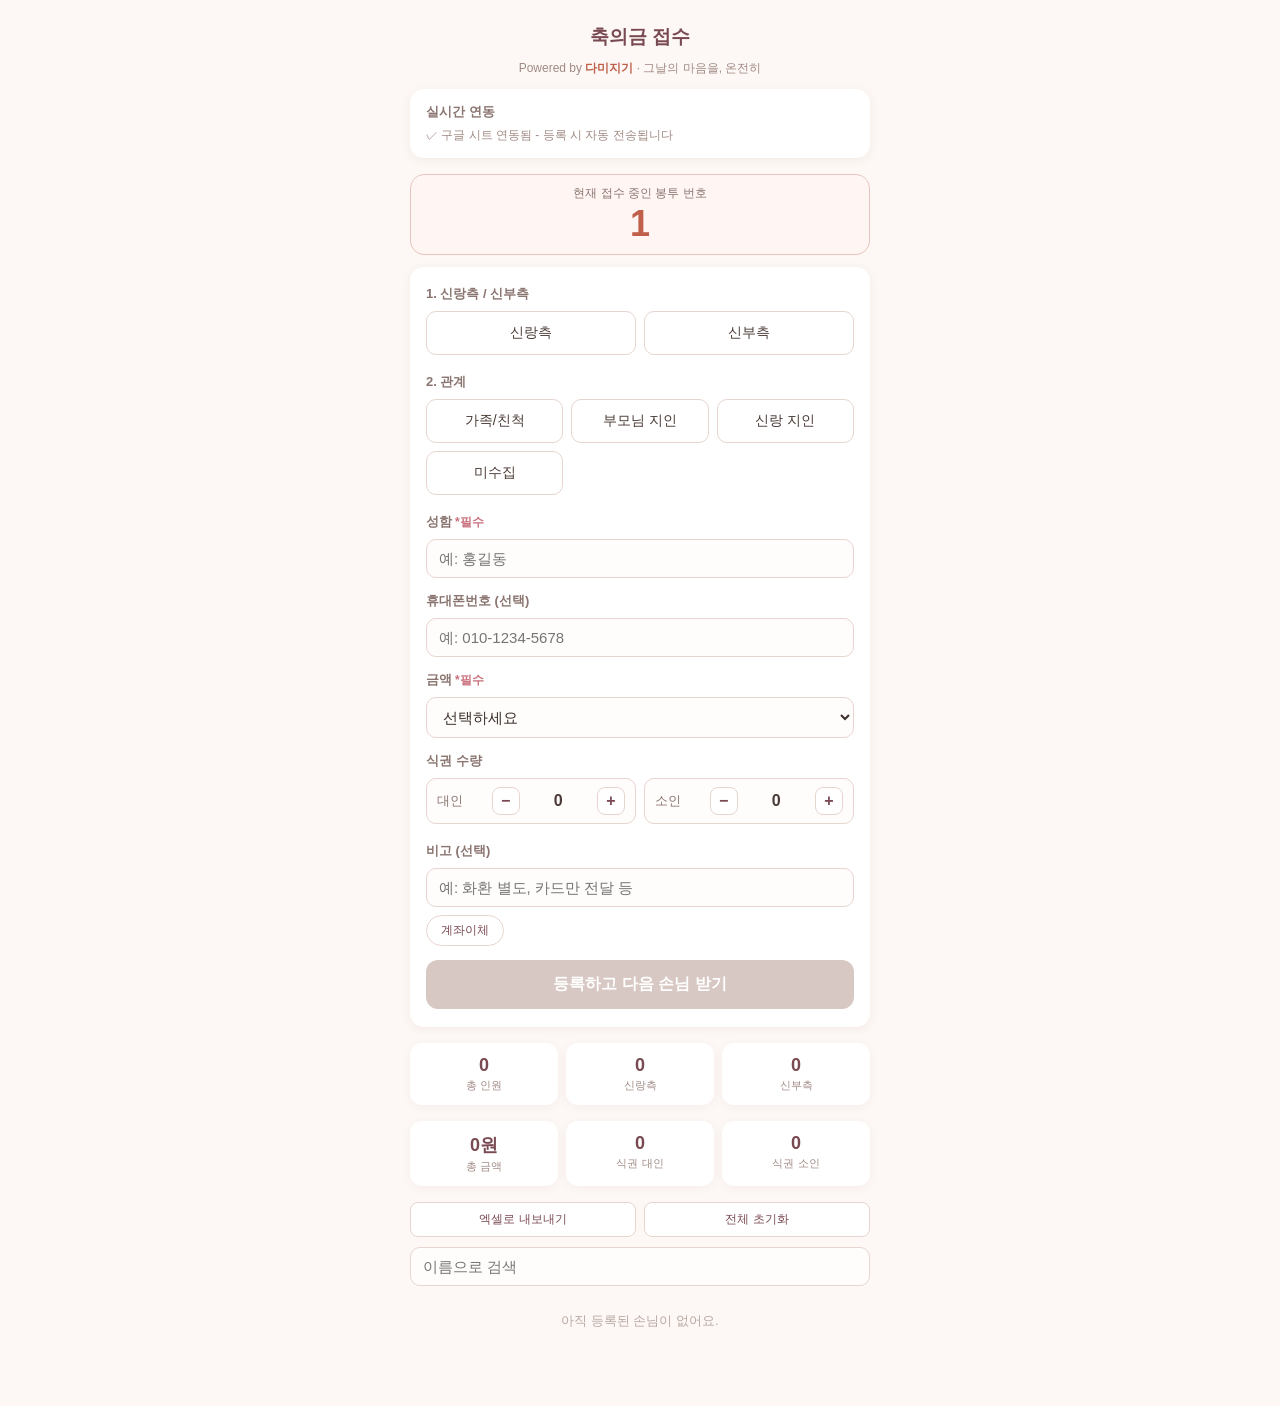
==== gift/index.html @ c8d07594 "fix-update" ====
<!DOCTYPE html>
<html lang="ko">
<head>
<meta charset="UTF-8">
<meta name="viewport" content="width=device-width, initial-scale=1.0">
<meta name="robots" content="noindex, nofollow">
<title>축의금 접수</title>
<style>
  * { box-sizing: border-box; }
  body {
    margin: 0;
    font-family: -apple-system, BlinkMacSystemFont, "Apple SD Gothic Neo", "Malgun Gothic", sans-serif;
    background: #fdf8f5;
    color: #3a2f2a;
    padding: 20px 14px 60px;
  }
  .wrap { max-width: 460px; margin: 0 auto; }
  h1 {
    font-size: 19px;
    font-weight: 600;
    text-align: center;
    margin: 4px 0 16px;
    color: #7a4a52;
  }
  .card {
    background: #fff;
    border-radius: 14px;
    padding: 18px 16px;
    box-shadow: 0 2px 10px rgba(122,74,82,0.08);
    margin-bottom: 16px;
  }
  .label {
    font-size: 13px;
    color: #8a7570;
    margin: 0 0 8px;
    font-weight: 600;
  }
  .row {
    display: grid;
    gap: 8px;
    margin-bottom: 18px;
  }
  .row-2 { grid-template-columns: 1fr 1fr; }
  .row-3 { grid-template-columns: repeat(3, 1fr); }
  button.opt {
    padding: 12px 6px;
    font-size: 14px;
    border-radius: 10px;
    border: 1.5px solid #e7d5cf;
    background: #fff;
    color: #4a3a35;
    cursor: pointer;
    transition: all 0.15s;
  }
  button.opt:active { transform: scale(0.97); }
  button.opt.selected {
    background: #c9707e;
    border-color: #c9707e;
    color: #fff;
    font-weight: 600;
  }
  input[type=text], input[type=number], input[type=tel], select {
    width: 100%;
    padding: 10px 12px;
    font-size: 15px;
    border-radius: 10px;
    border: 1.5px solid #e7d5cf;
    background: #fffdfc;
    color: #3a2f2a;
  }
  input:focus, select:focus { outline: none; border-color: #c9707e; }
  .req { color: #c9707e; font-weight: 700; font-size: 12px; margin-left: 3px; }
  .chip {
    display: inline-block;
    margin-top: 8px;
    padding: 6px 14px;
    font-size: 12px;
    border-radius: 999px;
    border: 1.5px solid #e7d5cf;
    background: #fff;
    color: #7a4a52;
    cursor: pointer;
  }
  .chip.active {
    background: #c9707e;
    border-color: #c9707e;
    color: #fff;
    font-weight: 600;
  }
  .addbtn {
    width: 100%;
    padding: 14px;
    font-size: 16px;
    font-weight: 600;
    border: none;
    border-radius: 12px;
    background: #7a4a52;
    color: #fff;
    cursor: pointer;
  }
  .addbtn:disabled {
    background: #d8c8c3;
    cursor: not-allowed;
  }
  .addbtn:active:not(:disabled) { transform: scale(0.98); }
  .summary {
    display: grid;
    grid-template-columns: repeat(3, 1fr);
    gap: 8px;
    margin-bottom: 16px;
  }
  .stat {
    background: #fff;
    border-radius: 12px;
    padding: 12px 8px;
    text-align: center;
    box-shadow: 0 2px 10px rgba(122,74,82,0.06);
  }
  .stat .n { font-size: 18px; font-weight: 700; color: #7a4a52; }
  .stat .l { font-size: 11px; color: #a08a84; margin-top: 2px; }
  .log { list-style: none; margin: 0; padding: 0; }
  .log li {
    display: flex;
    align-items: center;
    justify-content: space-between;
    background: #fff;
    border-radius: 10px;
    padding: 10px 12px;
    margin-bottom: 6px;
    font-size: 13px;
    box-shadow: 0 1px 4px rgba(122,74,82,0.06);
  }
  .log .info { line-height: 1.5; }
  .log .tag {
    display: inline-block;
    font-size: 11px;
    background: #f7e8e2;
    color: #a05a67;
    padding: 2px 7px;
    border-radius: 6px;
    margin-right: 4px;
  }
  .log .del {
    border: none;
    background: none;
    color: #b98c8c;
    font-size: 16px;
    cursor: pointer;
    padding: 4px 6px;
  }
  .log .edit {
    border: 1px solid #e7d5cf;
    background: #fff;
    color: #7a4a52;
    font-size: 11px;
    border-radius: 6px;
    padding: 4px 8px;
    cursor: pointer;
    white-space: nowrap;
  }
  .sidelock {
    display: flex;
    align-items: center;
    justify-content: space-between;
    font-size: 13px;
    color: #8a7570;
    margin-bottom: 18px;
  }
  .sidelock strong { color: #7a4a52; }
  .sidelock button {
    border: none;
    background: none;
    color: #c9707e;
    font-size: 12px;
    text-decoration: underline;
    cursor: pointer;
  }
  .counter {
    display: flex;
    align-items: center;
    justify-content: space-between;
    border: 1.5px solid #e7d5cf;
    border-radius: 10px;
    padding: 8px 10px;
    background: #fffdfc;
  }
  .counter-l { font-size: 13px; color: #8a7570; }
  .counter-n { font-size: 16px; font-weight: 700; color: #4a3a35; min-width: 20px; text-align: center; }
  .ctbtn {
    width: 28px;
    height: 28px;
    border-radius: 8px;
    border: 1.5px solid #e7d5cf;
    background: #fff;
    color: #7a4a52;
    font-size: 16px;
    font-weight: 700;
    line-height: 1;
    cursor: pointer;
  }
  .ctbtn:active { transform: scale(0.94); }
  .empty { text-align: center; color: #b8a8a2; font-size: 13px; padding: 16px 0; }
  .toolbar { display: flex; gap: 8px; margin-bottom: 10px; }
  .toolbar button {
    flex: 1;
    padding: 8px;
    font-size: 12px;
    border-radius: 8px;
    border: 1px solid #e7d5cf;
    background: #fff;
    color: #7a4a52;
    cursor: pointer;
  }
</style>
</head>
<body>
<div class="wrap">
  <h1>축의금 접수</h1>
  <p style="text-align:center;font-size:12px;color:#a08a84;margin:-6px 0 12px">Powered by <strong style="color:#c0604a">다미지기</strong> · 그날의 마음을, 온전히</p>

  <div class="card" style="padding:14px 16px;">
    <p class="label" style="margin-bottom:6px;">실시간 연동</p>
    <div id="syncStatus" style="font-size:12px;color:#a08a84;"></div>
  </div>

  <div style="text-align:center;background:#fff5f3;border:1.5px solid #e7c5be;border-radius:14px;padding:10px 0;margin-bottom:12px">
    <div style="font-size:12px;color:#8a7570;margin-bottom:2px">현재 접수 중인 봉투 번호</div>
    <div id="nextSeqNum" style="font-size:36px;font-weight:700;color:#c0604a;line-height:1.1">1</div>
  </div>

  <div class="card">
    <p class="label">1. 신랑측 / 신부측</p>
    <div class="row row-2" id="sideGroup">
      <button class="opt" data-v="신랑측">신랑측</button>
      <button class="opt" data-v="신부측">신부측</button>
    </div>
    <div class="sidelock" id="sideLockedBar" style="display:none;">
      <span>이 접수처: <strong id="sideLockedLabel"></strong></span>
      <button id="sideChangeBtn">변경</button>
    </div>

    <p class="label">2. 관계</p>
    <div class="row row-3" id="relGroup">
      <button class="opt" data-v="가족/친척">가족/친척</button>
      <button class="opt" data-v="부모님 지인">부모님 지인</button>
      <button class="opt" data-v="__dynamic__" id="relDynamicBtn">신랑/신부 지인</button>
      <button class="opt" data-v="미수집">미수집</button>
    </div>

    <p class="label">성함<span class="req">*필수</span></p>
    <div style="margin-bottom:14px;">
      <input type="text" id="nameInput" placeholder="예: 홍길동">
    </div>

    <p class="label">휴대폰번호 (선택)</p>
    <div style="margin-bottom:14px;">
      <input type="tel" id="phoneInput" placeholder="예: 010-1234-5678">
    </div>

    <p class="label">금액<span class="req">*필수</span></p>
    <div style="margin-bottom:14px;">
      <select id="amountSelect">
        <option value="">선택하세요</option>
        <option value="0">0원</option>
        <option value="50000">5만원</option>
        <option value="100000">10만원</option>
        <option value="150000">15만원</option>
        <option value="200000">20만원</option>
        <option value="250000">25만원</option>
        <option value="300000">30만원</option>
        <option value="custom">직접 입력</option>
      </select>
      <input type="text" inputmode="numeric" id="amountCustom" placeholder="예: 70,000" style="display:none;margin-top:8px;">
    </div>

    <p class="label">식권 수량</p>
    <div class="row row-2" style="margin-bottom:18px;">
      <div class="counter">
        <span class="counter-l">대인</span>
        <button class="ctbtn" data-target="adult" data-dir="-1">−</button>
        <span class="counter-n" id="adultCount">0</span>
        <button class="ctbtn" data-target="adult" data-dir="1">+</button>
      </div>
      <div class="counter">
        <span class="counter-l">소인</span>
        <button class="ctbtn" data-target="child" data-dir="-1">−</button>
        <span class="counter-n" id="childCount">0</span>
        <button class="ctbtn" data-target="child" data-dir="1">+</button>
      </div>
    </div>

    <p class="label">비고 (선택)</p>
    <div style="margin-bottom:14px;">
      <input type="text" id="noteInput" placeholder="예: 화환 별도, 카드만 전달 등">
      <button type="button" id="noteTransferBtn" class="chip">계좌이체</button>
    </div>

    <button class="addbtn" id="addBtn" disabled>등록하고 다음 손님 받기</button>
    <button id="cancelEditBtn" style="display:none;width:100%;margin-top:8px;padding:10px;background:#fff;border:1.5px solid #e7d5cf;border-radius:12px;color:#8a7570;cursor:pointer;">취소</button>
  </div>

  <div class="summary">
    <div class="stat"><div class="n" id="totalCount">0</div><div class="l">총 인원</div></div>
    <div class="stat"><div class="n" id="groomCount">0</div><div class="l">신랑측</div></div>
    <div class="stat"><div class="n" id="brideCount">0</div><div class="l">신부측</div></div>
  </div>
  <div class="summary">
    <div class="stat"><div class="n" id="totalAmount">0원</div><div class="l">총 금액</div></div>
    <div class="stat"><div class="n" id="totalAdult">0</div><div class="l">식권 대인</div></div>
    <div class="stat"><div class="n" id="totalChild">0</div><div class="l">식권 소인</div></div>
  </div>

  <div class="toolbar">
    <button id="exportBtn">엑셀로 내보내기</button>
    <button id="clearBtn">전체 초기화</button>
  </div>

  <input type="text" id="searchInput" placeholder="이름으로 검색" style="margin-bottom:10px;">
  <ul class="log" id="logList"></ul>
</div>

<script>
let side = null, rel = null;
let adult = 0, child = 0;
let editingIndex = null;
const STORAGE_KEY = 'gift_envelope_log_v2';
const FIXED_SIDE_KEY = 'gift_fixed_side';
const SEQ_KEY = 'gift_seq_counter';
const SHEET_URL = 'https://script.google.com/macros/s/AKfycbxqMsGP5Pb5uEmCnEd32nYHChWeuv9TLe4ycoIJVWRdwAQRbTlmyn6zI4oJ2ItCUlvs/exec';
let entries = JSON.parse(localStorage.getItem(STORAGE_KEY) || '[]');
const sheetUrl = SHEET_URL;
let fixedSide = localStorage.getItem(FIXED_SIDE_KEY) || null;
let seqCounter = parseInt(localStorage.getItem(SEQ_KEY) || '0', 10);
if (fixedSide) side = fixedSide;

function nextSeq(){
  seqCounter += 1;
  localStorage.setItem(SEQ_KEY, String(seqCounter));
  return seqCounter;
}

function updateSideUI(){
  const group = document.getElementById('sideGroup');
  const bar = document.getElementById('sideLockedBar');
  if (fixedSide){
    group.style.display = 'none';
    bar.style.display = 'flex';
    document.getElementById('sideLockedLabel').textContent = fixedSide;
  } else {
    group.style.display = 'grid';
    bar.style.display = 'none';
  }
}

function updateSyncStatus(){
  document.getElementById('syncStatus').textContent = sheetUrl
    ? '✓ 구글 시트 연동됨 - 등록 시 자동 전송됩니다'
    : '연동 안 함 - 이 기기에만 저장됩니다';
}

function syncToSheet(entry){
  if (!sheetUrl) return;
  fetch(sheetUrl, {
    method: 'POST',
    mode: 'no-cors',
    headers: { 'Content-Type': 'text/plain;charset=utf-8' },
    body: JSON.stringify({ ...entry, type: 'gift' })
  }).catch(()=>{});
}

updateSyncStatus();

function fmt(n){ return (n || 0).toLocaleString('ko-KR') + '원'; }

function dynamicRelLabel(){
  return side === '신부측' ? '신부 지인' : '신랑 지인';
}

function getAmount(){
  const sel = document.getElementById('amountSelect').value;
  if (sel === '') return null;
  if (sel === 'custom'){
    const raw = document.getElementById('amountCustom').value.replace(/,/g, '');
    if (raw === '') return null;
    const n = parseInt(raw, 10);
    return Number.isFinite(n) && n >= 0 ? n : null;
  }
  const n = parseInt(sel, 10);
  return Number.isFinite(n) && n >= 0 ? n : null;
}

function formatAmountCustom(){
  const input = document.getElementById('amountCustom');
  const digits = input.value.replace(/[^0-9]/g, '');
  input.value = digits === '' ? '' : Number(digits).toLocaleString('ko-KR');
}

function formatPhoneInput(){
  const input = document.getElementById('phoneInput');
  const digits = input.value.replace(/[^0-9]/g, '').slice(0, 11);
  let formatted = digits;
  if (digits.length > 7){
    formatted = digits.slice(0,3) + '-' + digits.slice(3,7) + '-' + digits.slice(7);
  } else if (digits.length > 3){
    formatted = digits.slice(0,3) + '-' + digits.slice(3);
  }
  input.value = formatted;
}

function syncTransferChip(){
  const val = document.getElementById('noteInput').value;
  document.getElementById('noteTransferBtn').classList.toggle('active', val.includes('계좌이체'));
}

document.getElementById('noteTransferBtn').onclick = () => {
  const input = document.getElementById('noteInput');
  if (input.value.includes('계좌이체')){
    input.value = input.value.replace(/,?\s*계좌이체/, '').trim();
  } else {
    input.value = input.value.trim() ? input.value.trim() + ', 계좌이체' : '계좌이체';
  }
  syncTransferChip();
};

function renderForm(){
  document.querySelectorAll('#sideGroup .opt').forEach(b=>{
    b.classList.toggle('selected', b.dataset.v === side);
  });
  document.getElementById('relDynamicBtn').textContent = dynamicRelLabel();
  document.querySelectorAll('#relGroup .opt').forEach(b=>{
    const val = b.id === 'relDynamicBtn' ? dynamicRelLabel() : b.dataset.v;
    b.classList.toggle('selected', val === rel);
  });
  document.getElementById('adultCount').textContent = adult;
  document.getElementById('childCount').textContent = child;
  const name = document.getElementById('nameInput').value.trim();
  const amount = getAmount();
  const ready = side && rel && name !== '' && amount !== null;

  document.getElementById('addBtn').disabled = !ready;
  syncTransferChip();
}

function renderLog(){
  const list = document.getElementById('logList');
  const q = document.getElementById('searchInput').value.trim().toLowerCase();
  const indexed = entries
    .map((e, i) => ({ e, i }))
    .filter(({ e }) => !q || (e.name || '').toLowerCase().includes(q));
  list.innerHTML = '';
  if (indexed.length === 0){
    list.innerHTML = `<div class="empty">${entries.length === 0 ? '아직 등록된 손님이 없어요.' : '검색 결과가 없어요.'}</div>`;
  } else {
    indexed.slice().reverse().forEach(({ e, i }) => {
      const li = document.createElement('li');
      const meal = (e.adult || e.child) ? `· 대인${e.adult||0} 소인${e.child||0}` : '';
      const note = e.note ? `· ${e.note}` : '';
      const phone = e.phone ? `· ${e.phone}` : '';
      const seq = e.seq || (i + 1);
      li.innerHTML = `<div class="info">
          <span class="tag">#${seq}</span><span class="tag">${e.side}</span><span class="tag">${e.rel}</span>
          ${e.name ? e.name : ''} · ${fmt(e.amount)} ${meal} ${phone} ${note}
        </div>
        <div style="display:flex;gap:4px;flex-shrink:0;">
          <button class="edit" data-idx="${i}">수정</button>
          <button class="del" data-idx="${i}">✕</button>
        </div>`;
      list.appendChild(li);
    });
  }
  document.querySelectorAll('.del').forEach(btn=>{
    btn.onclick = () => {
      const idx = parseInt(btn.dataset.idx, 10);
      const removed = entries[idx];
      if (editingIndex === idx) cancelEdit();
      else if (editingIndex !== null && idx < editingIndex) editingIndex--;
      entries.splice(idx, 1);
      if (removed && removed.seq){
        entries.forEach(en => { if (en.seq && en.seq > removed.seq) en.seq -= 1; });
        seqCounter = Math.max(0, seqCounter - 1);
        localStorage.setItem(SEQ_KEY, String(seqCounter));
      }
      save();
      if (removed) syncToSheet({ seq: removed.seq, side: removed.side, action: 'delete' });
      renderLog();
      renderSummary();
    };
  });
  document.querySelectorAll('.edit').forEach(btn=>{
    btn.onclick = () => startEdit(parseInt(btn.dataset.idx, 10));
  });
}

function startEdit(idx){
  const e = entries[idx];
  if (!e) return;
  editingIndex = idx;
  side = e.side;
  rel = e.rel;
  adult = e.adult || 0;
  child = e.child || 0;
  document.getElementById('nameInput').value = e.name || '';
  document.getElementById('phoneInput').value = e.phone || '';
  document.getElementById('noteInput').value = e.note || '';
  const presetValues = ['0','50000','100000','150000','200000','250000','300000'];
  const amtStr = String(e.amount != null ? e.amount : '');
  const amountSelect = document.getElementById('amountSelect');
  const amountCustom = document.getElementById('amountCustom');
  if (presetValues.includes(amtStr)){
    amountSelect.value = amtStr;
    amountCustom.style.display = 'none';
    amountCustom.value = '';
  } else {
    amountSelect.value = 'custom';
    amountCustom.style.display = 'block';
    amountCustom.value = (e.amount || 0).toLocaleString('ko-KR');
  }
  document.getElementById('addBtn').textContent = '수정 완료';
  document.getElementById('cancelEditBtn').style.display = 'block';
  renderForm();
  window.scrollTo({ top: 0, behavior: 'smooth' });
}

function cancelEdit(){
  editingIndex = null;
  document.getElementById('nameInput').value = '';
  document.getElementById('phoneInput').value = '';
  document.getElementById('amountSelect').value = '';
  document.getElementById('amountCustom').value = '';
  document.getElementById('amountCustom').style.display = 'none';
  document.getElementById('noteInput').value = '';
  rel = null;
  adult = 0;
  child = 0;
  document.getElementById('addBtn').textContent = '등록하고 다음 손님 받기';
  document.getElementById('cancelEditBtn').style.display = 'none';
  renderForm();
}

document.getElementById('cancelEditBtn').onclick = cancelEdit;
document.getElementById('searchInput').addEventListener('input', renderLog);

function renderSummary(){
  document.getElementById('totalCount').textContent = entries.length;
  document.getElementById('groomCount').textContent = entries.filter(e=>e.side==='신랑측').length;
  document.getElementById('brideCount').textContent = entries.filter(e=>e.side==='신부측').length;
  const total = entries.reduce((s,e)=>s + (e.amount||0), 0);
  document.getElementById('totalAmount').textContent = fmt(total);
  document.getElementById('totalAdult').textContent = entries.reduce((s,e)=>s + (e.adult||0), 0);
  document.getElementById('totalChild').textContent = entries.reduce((s,e)=>s + (e.child||0), 0);
  document.getElementById('nextSeqNum').textContent = seqCounter + 1;
}

function save(){
  localStorage.setItem(STORAGE_KEY, JSON.stringify(entries));
}

document.querySelectorAll('#sideGroup .opt').forEach(b=>{
  b.onclick = () => {
    side = b.dataset.v;
    fixedSide = side;
    localStorage.setItem(FIXED_SIDE_KEY, fixedSide);
    updateSideUI();
    if (rel === '신랑 지인' || rel === '신부 지인') rel = dynamicRelLabel();
    renderForm();
  };
});
document.getElementById('sideChangeBtn').onclick = () => {
  fixedSide = null;
  localStorage.removeItem(FIXED_SIDE_KEY);
  side = null;
  rel = null;
  updateSideUI();
  renderForm();
};
document.querySelectorAll('#relGroup .opt').forEach(b=>{
  b.onclick = () => { rel = (b.id === 'relDynamicBtn') ? dynamicRelLabel() : b.dataset.v; renderForm(); };
});
document.querySelectorAll('.ctbtn').forEach(b=>{
  b.onclick = () => {
    const dir = parseInt(b.dataset.dir, 10);
    if (b.dataset.target === 'adult') adult = Math.max(0, adult + dir);
    else child = Math.max(0, child + dir);
    renderForm();
  };
});

document.getElementById('nameInput').addEventListener('input', renderForm);
document.getElementById('amountSelect').addEventListener('change', () => {
  const isCustom = document.getElementById('amountSelect').value === 'custom';
  const customInput = document.getElementById('amountCustom');
  customInput.style.display = isCustom ? 'block' : 'none';
  if (!isCustom) customInput.value = '';
  renderForm();
});
document.getElementById('amountCustom').addEventListener('input', () => {
  formatAmountCustom();
  renderForm();
});
document.getElementById('phoneInput').addEventListener('input', formatPhoneInput);
document.getElementById('noteInput').addEventListener('input', syncTransferChip);

document.getElementById('addBtn').onclick = () => {
  const name = document.getElementById('nameInput').value.trim();
  const amount = getAmount();
  const note = document.getElementById('noteInput').value.trim();
  const phone = document.getElementById('phoneInput').value.trim();
  if (!side || !rel || !name || amount === null) return;

  if (editingIndex !== null){
    const existing = entries[editingIndex];
    const updated = { ...existing, side, rel, name, amount, adult, child, note, phone };
    entries[editingIndex] = updated;
    save();
    syncToSheet({ ...updated, origSide: existing.side, action: 'update' });
    editingIndex = null;
    document.getElementById('addBtn').textContent = '등록하고 다음 손님 받기';
    document.getElementById('cancelEditBtn').style.display = 'none';
  } else {
    const _now = new Date();
    const _timeStr = `${_now.getFullYear()}-${String(_now.getMonth()+1).padStart(2,'0')}-${String(_now.getDate()).padStart(2,'0')}, ${String(_now.getHours()).padStart(2,'0')}:${String(_now.getMinutes()).padStart(2,'0')}`;
    const entry = { side, rel, name, amount, adult, child, note, phone, seq: nextSeq(), time: _timeStr };
    entries.push(entry);
    save();
    syncToSheet({ ...entry, action: 'add' });
  }

  document.getElementById('nameInput').value = '';
  document.getElementById('phoneInput').value = '';
  document.getElementById('amountSelect').value = '';
  document.getElementById('amountCustom').value = '';
  document.getElementById('amountCustom').style.display = 'none';
  document.getElementById('noteInput').value = '';
  rel = null;
  adult = 0;
  child = 0;
  renderForm();
  renderLog();
  renderSummary();
};

function xmlEscape(v){
  return String(v).replace(/&/g,'&amp;').replace(/</g,'&lt;').replace(/>/g,'&gt;');
}

function cellStr(v, styleId){
  const style = styleId ? ` ss:StyleID="${styleId}"` : '';
  return `<Cell${style}><Data ss:Type="String">${xmlEscape(v)}</Data></Cell>`;
}

function cellNum(v, styleId){
  const style = styleId ? ` ss:StyleID="${styleId}"` : '';
  return `<Cell${style}><Data ss:Type="Number">${v}</Data></Cell>`;
}

function cellFormula(formulaR1C1, cachedNumber, styleId){
  const style = styleId ? ` ss:StyleID="${styleId}"` : '';
  return `<Cell${style} ss:Formula="${formulaR1C1}"><Data ss:Type="Number">${cachedNumber}</Data></Cell>`;
}

document.getElementById('exportBtn').onclick = () => {
  const rows = entries.map((e, idx) => [
    e.seq || (idx + 1), e.side, e.rel, e.name || '', e.amount || 0, e.adult || 0, e.child || 0,
    new Date(e.time).toLocaleString('ko-KR'), e.note || '', e.phone || ''
  ]);
  const dataStart = 7;
  const dataEnd = Math.max(dataStart, 6 + rows.length);
  const totalAmount = entries.reduce((s,e)=>s + (e.amount||0), 0);
  const totalAdult = entries.reduce((s,e)=>s + (e.adult||0), 0);
  const totalChild = entries.reduce((s,e)=>s + (e.child||0), 0);

  const overviewRows = [
    `<Row>${cellStr('총 접수 금액','sLabel')}${cellFormula(`=SUM(R${dataStart}C5:R${dataEnd}C5)`, totalAmount)}</Row>`,
    `<Row>${cellStr('접수 봉투 수','sLabel')}${cellFormula(`=COUNTA(R${dataStart}C2:R${dataEnd}C2)`, entries.length)}</Row>`,
    `<Row>${cellStr('사용 식권(대인)','sLabel')}${cellFormula(`=SUM(R${dataStart}C6:R${dataEnd}C6)`, totalAdult)}</Row>`,
    `<Row>${cellStr('사용 식권(소인)','sLabel')}${cellFormula(`=SUM(R${dataStart}C7:R${dataEnd}C7)`, totalChild)}</Row>`,
    `<Row></Row>`
  ].join('');

  const headerLabels = ['순번','구분','관계','성함','금액','식권_대인','식권_소인','등록시각','비고','휴대폰번호'];
  const headerRow = `<Row>${headerLabels.map(h=>cellStr(h,'sHeader')).join('')}</Row>`;

  const dataRows = rows.map(r => `<Row>${
    cellNum(r[0])}${cellStr(r[1])}${cellStr(r[2])}${cellStr(r[3])}${cellNum(r[4])}${cellNum(r[5])}${cellNum(r[6])}${cellStr(r[7])}${cellStr(r[8])}${cellStr(r[9])
  }</Row>`).join('');

  const xml = `<?xml version="1.0" encoding="UTF-8"?>
<?mso-application progid="Excel.Sheet"?>
<Workbook xmlns="urn:schemas-microsoft-com:office:spreadsheet"
 xmlns:o="urn:schemas-microsoft-com:office:office"
 xmlns:x="urn:schemas-microsoft-com:office:excel"
 xmlns:ss="urn:schemas-microsoft-com:office:spreadsheet">
 <Styles>
  <Style ss:ID="sLabel"><Font ss:Bold="1"/></Style>
  <Style ss:ID="sHeader"><Font ss:Bold="1"/><Interior ss:Color="#F7E8E2" ss:Pattern="Solid"/></Style>
 </Styles>
 <Worksheet ss:Name="축의금 장부">
  <Table>${overviewRows}${headerRow}${dataRows}</Table>
 </Worksheet>
</Workbook>`;

  const today = new Date();
  const y = today.getFullYear();
  const m = String(today.getMonth()+1).padStart(2,'0');
  const d = String(today.getDate()).padStart(2,'0');
  const filename = `다미지기 축의금 장부_${y}.${m}.${d}.xls`;

  const blob = new Blob([xml], { type: 'application/vnd.ms-excel' });
  const url = URL.createObjectURL(blob);
  const a = document.createElement('a');
  a.href = url;
  a.download = filename;
  a.click();
  URL.revokeObjectURL(url);
};

document.getElementById('clearBtn').onclick = () => {
  if (confirm('등록된 모든 명단을 삭제할까요? 되돌릴 수 없어요.')){
    entries = [];
    seqCounter = 0;
    localStorage.setItem(SEQ_KEY, '0');
    save();
    renderLog();
    renderSummary();
  }
};

updateSideUI();
renderForm();
renderLog();
renderSummary();
</script>
</body>
</html>
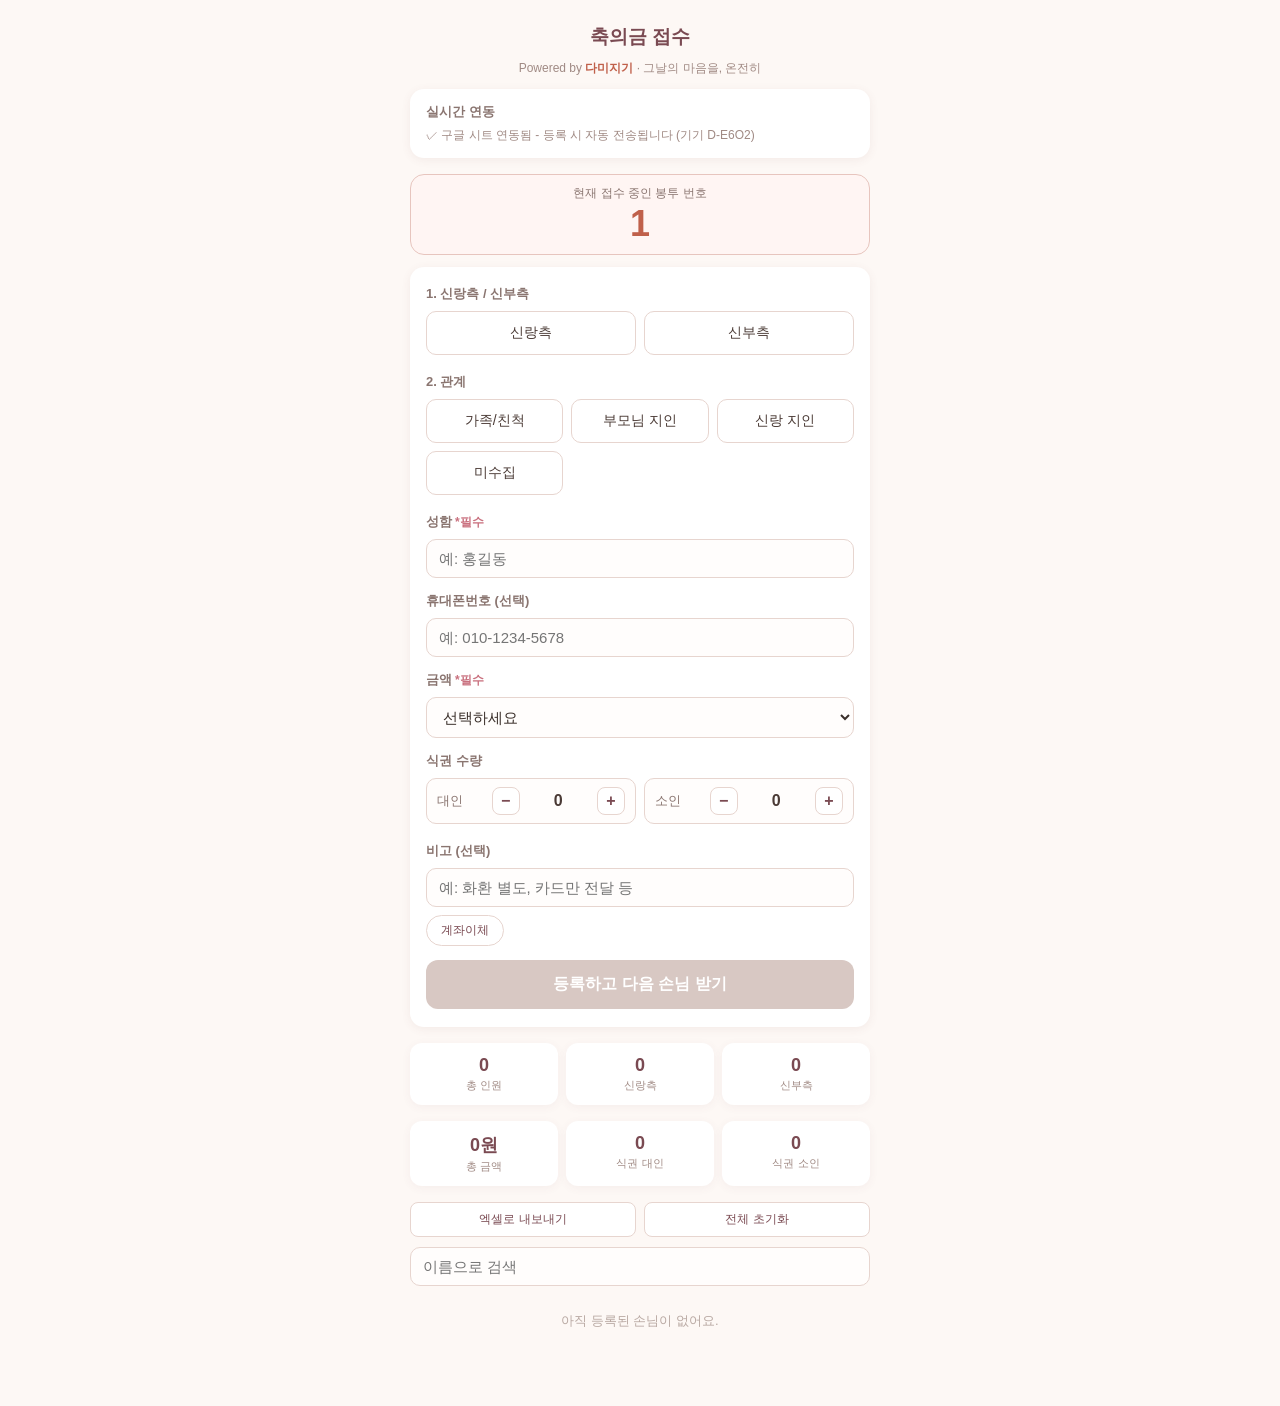
==== commit 216c5f7f: "fix-update-bug" ====
--- a/gift/index.html
+++ b/gift/index.html
@@ -220,7 +220,10 @@
 
   <div class="card" style="padding:14px 16px;">
     <p class="label" style="margin-bottom:6px;">실시간 연동</p>
-    <div id="syncStatus" style="font-size:12px;color:#a08a84;"></div>
+    <div class="sidelock" style="margin-bottom:0;">
+      <span id="syncStatus" style="font-size:12px;color:#a08a84;"></span>
+      <button id="retryBtn" style="display:none;">다시 보내기</button>
+    </div>
   </div>
 
   <div style="text-align:center;background:#fff5f3;border:1.5px solid #e7c5be;border-radius:14px;padding:10px 0;margin-bottom:12px">
@@ -326,12 +329,23 @@
 const STORAGE_KEY = 'gift_envelope_log_v2';
 const FIXED_SIDE_KEY = 'gift_fixed_side';
 const SEQ_KEY = 'gift_seq_counter';
+const DEVICE_KEY = 'gift_device_id';
+const PENDING_KEY = 'gift_pending_ops';
 const SHEET_URL = 'https://script.google.com/macros/s/AKfycbxqMsGP5Pb5uEmCnEd32nYHChWeuv9TLe4ycoIJVWRdwAQRbTlmyn6zI4oJ2ItCUlvs/exec';
 let entries = JSON.parse(localStorage.getItem(STORAGE_KEY) || '[]');
 const sheetUrl = SHEET_URL;
 let fixedSide = localStorage.getItem(FIXED_SIDE_KEY) || null;
 let seqCounter = parseInt(localStorage.getItem(SEQ_KEY) || '0', 10);
 if (fixedSide) side = fixedSide;
+
+// 기기마다 1번부터 세므로 시트에서는 기기 구분값 + 순번으로 행을 찾는다
+let deviceId = localStorage.getItem(DEVICE_KEY);
+if (!deviceId){
+  deviceId = 'D-' + Math.random().toString(36).slice(2, 6).toUpperCase();
+  localStorage.setItem(DEVICE_KEY, deviceId);
+}
+let pendingOps = JSON.parse(localStorage.getItem(PENDING_KEY) || '[]');
+let flushing = false;
 
 function nextSeq(){
   seqCounter += 1;
@@ -353,20 +367,59 @@
 }
 
 function updateSyncStatus(){
-  document.getElementById('syncStatus').textContent = sheetUrl
-    ? '✓ 구글 시트 연동됨 - 등록 시 자동 전송됩니다'
-    : '연동 안 함 - 이 기기에만 저장됩니다';
+  const status = document.getElementById('syncStatus');
+  const retryBtn = document.getElementById('retryBtn');
+  if (pendingOps.length > 0){
+    status.textContent = `미전송 ${pendingOps.length}건 - 인터넷 연결 확인 후 다시 보내주세요`;
+    status.style.color = '#c0604a';
+    retryBtn.style.display = 'inline';
+    retryBtn.disabled = flushing;
+    retryBtn.textContent = flushing ? '전송 중...' : '다시 보내기';
+  } else {
+    status.textContent = `✓ 구글 시트 연동됨 - 등록 시 자동 전송됩니다 (기기 ${deviceId})`;
+    status.style.color = '#a08a84';
+    retryBtn.style.display = 'none';
+  }
+}
+
+function savePending(){
+  localStorage.setItem(PENDING_KEY, JSON.stringify(pendingOps));
+}
+
+// no-cors 라 응답 내용은 못 읽고, 네트워크 실패만 감지된다
+async function flushPending(){
+  if (flushing || pendingOps.length === 0) return;
+  flushing = true;
+  updateSyncStatus();
+  while (pendingOps.length > 0){
+    try {
+      await fetch(sheetUrl, {
+        method: 'POST',
+        mode: 'no-cors',
+        headers: { 'Content-Type': 'text/plain;charset=utf-8' },
+        body: JSON.stringify(pendingOps[0])
+      });
+      pendingOps.shift();
+      savePending();
+    } catch (_) {
+      break;
+    }
+  }
+  flushing = false;
+  updateSyncStatus();
+  renderLog();
 }
 
 function syncToSheet(entry){
   if (!sheetUrl) return;
-  fetch(sheetUrl, {
-    method: 'POST',
-    mode: 'no-cors',
-    headers: { 'Content-Type': 'text/plain;charset=utf-8' },
-    body: JSON.stringify({ ...entry, type: 'gift' })
-  }).catch(()=>{});
-}
+  pendingOps.push({ ...entry, type: 'gift', device: deviceId });
+  savePending();
+  flushPending();
+}
+
+document.getElementById('retryBtn').onclick = flushPending;
+window.addEventListener('online', flushPending);
+setInterval(flushPending, 30000);
 
 updateSyncStatus();
 
@@ -447,6 +500,7 @@
   const indexed = entries
     .map((e, i) => ({ e, i }))
     .filter(({ e }) => !q || (e.name || '').toLowerCase().includes(q));
+  const pendingSeqs = new Set(pendingOps.map(op => op.seq));
   list.innerHTML = '';
   if (indexed.length === 0){
     list.innerHTML = `<div class="empty">${entries.length === 0 ? '아직 등록된 손님이 없어요.' : '검색 결과가 없어요.'}</div>`;
@@ -457,8 +511,9 @@
       const note = e.note ? `· ${e.note}` : '';
       const phone = e.phone ? `· ${e.phone}` : '';
       const seq = e.seq || (i + 1);
+      const pendingTag = pendingSeqs.has(e.seq) ? '<span class="tag" style="background:#c0604a;color:#fff;">미전송</span>' : '';
       li.innerHTML = `<div class="info">
-          <span class="tag">#${seq}</span><span class="tag">${e.side}</span><span class="tag">${e.rel}</span>
+          <span class="tag">#${seq}</span><span class="tag">${e.side}</span><span class="tag">${e.rel}</span>${pendingTag}
           ${e.name ? e.name : ''} · ${fmt(e.amount)} ${meal} ${phone} ${note}
         </div>
         <div style="display:flex;gap:4px;flex-shrink:0;">
@@ -472,16 +527,12 @@
     btn.onclick = () => {
       const idx = parseInt(btn.dataset.idx, 10);
       const removed = entries[idx];
+      if (!removed || !confirm(`#${removed.seq} ${removed.name} 님 기록을 삭제할까요?\n봉투 번호는 다시 쓰이지 않습니다.`)) return;
       if (editingIndex === idx) cancelEdit();
       else if (editingIndex !== null && idx < editingIndex) editingIndex--;
       entries.splice(idx, 1);
-      if (removed && removed.seq){
-        entries.forEach(en => { if (en.seq && en.seq > removed.seq) en.seq -= 1; });
-        seqCounter = Math.max(0, seqCounter - 1);
-        localStorage.setItem(SEQ_KEY, String(seqCounter));
-      }
       save();
-      if (removed) syncToSheet({ seq: removed.seq, side: removed.side, action: 'delete' });
+      syncToSheet({ seq: removed.seq, side: removed.side, action: 'delete' });
       renderLog();
       renderSummary();
     };
@@ -612,7 +663,7 @@
     const updated = { ...existing, side, rel, name, amount, adult, child, note, phone };
     entries[editingIndex] = updated;
     save();
-    syncToSheet({ ...updated, origSide: existing.side, action: 'update' });
+    syncToSheet({ ...updated, action: 'update' });
     editingIndex = null;
     document.getElementById('addBtn').textContent = '등록하고 다음 손님 받기';
     document.getElementById('cancelEditBtn').style.display = 'none';
@@ -661,7 +712,7 @@
 document.getElementById('exportBtn').onclick = () => {
   const rows = entries.map((e, idx) => [
     e.seq || (idx + 1), e.side, e.rel, e.name || '', e.amount || 0, e.adult || 0, e.child || 0,
-    new Date(e.time).toLocaleString('ko-KR'), e.note || '', e.phone || ''
+    e.time || '', e.note || '', e.phone || ''
   ]);
   const dataStart = 7;
   const dataEnd = Math.max(dataStart, 6 + rows.length);
@@ -714,11 +765,11 @@
   URL.revokeObjectURL(url);
 };
 
+// 시트 기록은 그대로 두고 이 기기 화면 목록만 비운다. 봉투 번호는 이어서 센다.
 document.getElementById('clearBtn').onclick = () => {
-  if (confirm('등록된 모든 명단을 삭제할까요? 되돌릴 수 없어요.')){
+  const pendingNote = pendingOps.length > 0 ? `\n미전송 ${pendingOps.length}건은 계속 전송을 시도합니다.` : '';
+  if (confirm(`이 기기의 명단을 모두 지울까요? 되돌릴 수 없어요.\n구글 시트 기록은 지워지지 않고, 봉투 번호는 이어서 셉니다.${pendingNote}`)){
     entries = [];
-    seqCounter = 0;
-    localStorage.setItem(SEQ_KEY, '0');
     save();
     renderLog();
     renderSummary();
@@ -729,6 +780,7 @@
 renderForm();
 renderLog();
 renderSummary();
+flushPending();
 </script>
 </body>
 </html>
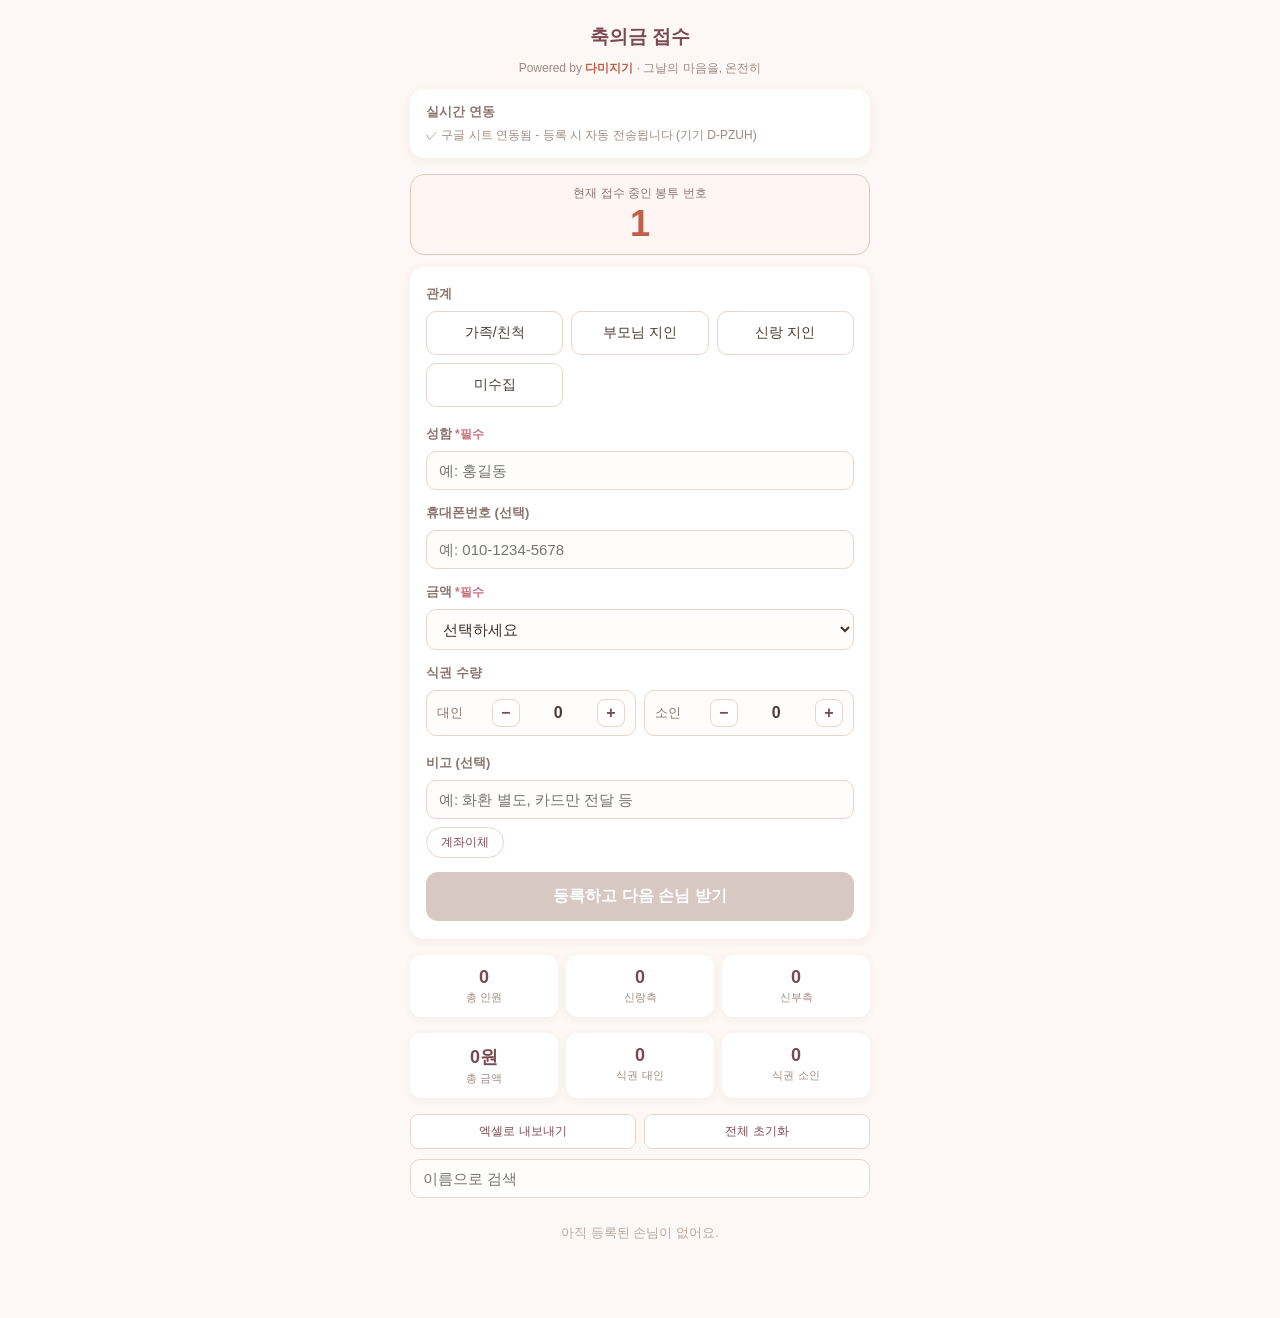
==== commit 49fc4bd5: "fix-update-simple" ====
--- a/gift/index.html
+++ b/gift/index.html
@@ -232,17 +232,19 @@
   </div>
 
   <div class="card">
-    <p class="label">1. 신랑측 / 신부측</p>
-    <div class="row row-2" id="sideGroup">
-      <button class="opt" data-v="신랑측">신랑측</button>
-      <button class="opt" data-v="신부측">신부측</button>
+    <div style="display:none;">
+      <p class="label">1. 신랑측 / 신부측</p>
+      <div class="row row-2" id="sideGroup">
+        <button class="opt" data-v="신랑측">신랑측</button>
+        <button class="opt" data-v="신부측">신부측</button>
+      </div>
+      <div class="sidelock" id="sideLockedBar" style="display:none;">
+        <span>이 접수처: <strong id="sideLockedLabel"></strong></span>
+        <button id="sideChangeBtn">변경</button>
+      </div>
     </div>
-    <div class="sidelock" id="sideLockedBar" style="display:none;">
-      <span>이 접수처: <strong id="sideLockedLabel"></strong></span>
-      <button id="sideChangeBtn">변경</button>
-    </div>
-
-    <p class="label">2. 관계</p>
+
+    <p class="label">관계</p>
     <div class="row row-3" id="relGroup">
       <button class="opt" data-v="가족/친척">가족/친척</button>
       <button class="opt" data-v="부모님 지인">부모님 지인</button>
@@ -334,7 +336,9 @@
 const SHEET_URL = 'https://script.google.com/macros/s/AKfycbxqMsGP5Pb5uEmCnEd32nYHChWeuv9TLe4ycoIJVWRdwAQRbTlmyn6zI4oJ2ItCUlvs/exec';
 let entries = JSON.parse(localStorage.getItem(STORAGE_KEY) || '[]');
 const sheetUrl = SHEET_URL;
-let fixedSide = localStorage.getItem(FIXED_SIDE_KEY) || null;
+// 이 접수처는 신랑측 전용이라 저장된 값과 관계없이 신랑측으로 고정한다
+let fixedSide = '신랑측';
+localStorage.setItem(FIXED_SIDE_KEY, fixedSide);
 let seqCounter = parseInt(localStorage.getItem(SEQ_KEY) || '0', 10);
 if (fixedSide) side = fixedSide;
 
